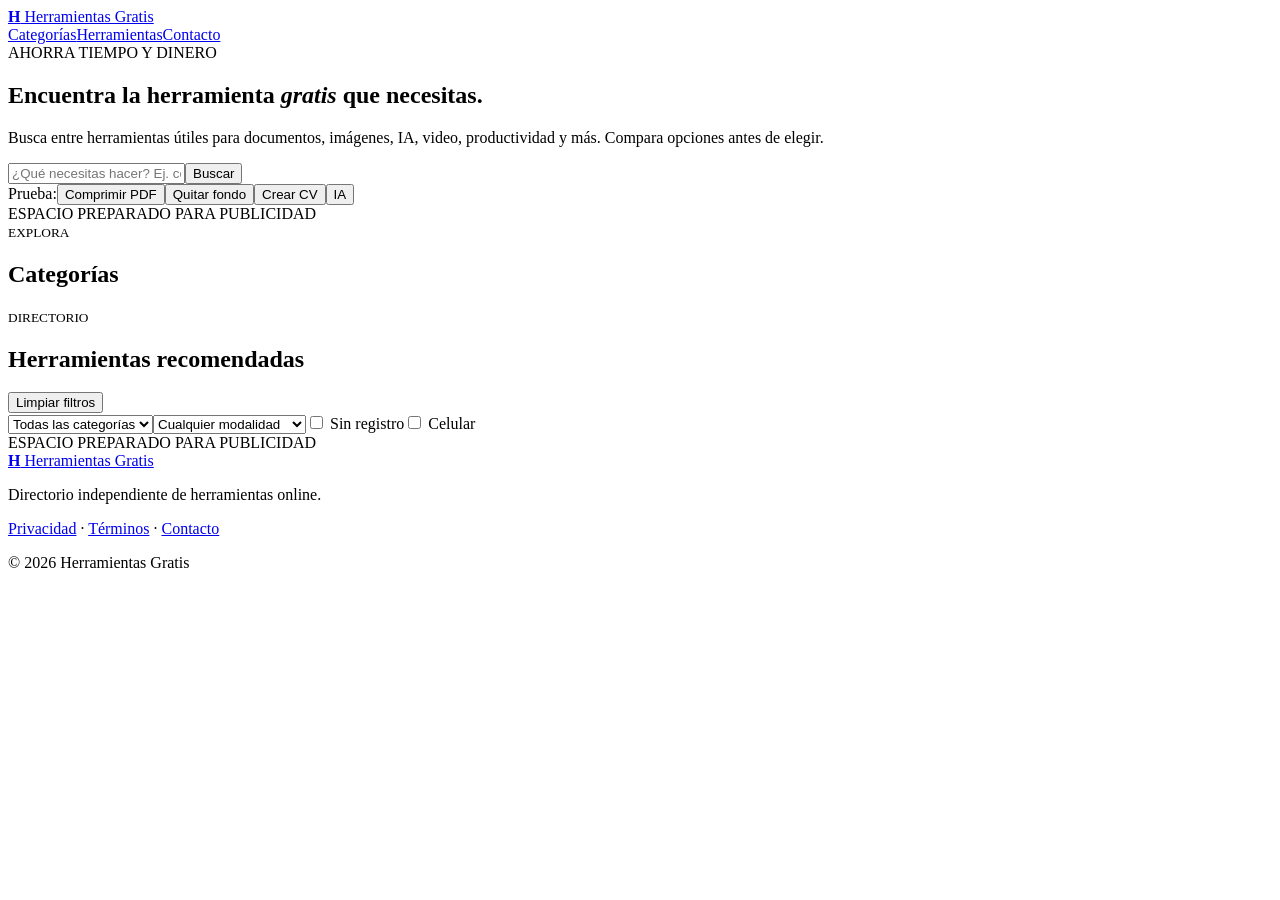
==== index.html @ f383813e "Publish Herramientas Gratis homepage" ====
<!doctype html><html lang="es"><head><meta charset="utf-8"><meta name="viewport" content="width=device-width,initial-scale=1"><title>Herramientas Gratis — Encuentra herramientas online gratuitas</title><meta name="description" content="Busca y compara herramientas gratuitas para PDF, imágenes, IA, video, productividad, seguridad y tareas diarias."><link rel="stylesheet" href="styles.css"></head><body><header><div class="wrap nav"><a class="brand" href="/"><b>H</b> Herramientas Gratis</a><nav><a href="#categorias">Categorías</a><a href="#resultados">Herramientas</a><a href="contacto.html">Contacto</a></nav></div></header><main><section class="hero"><div class="wrap"><span class="pill">AHORRA TIEMPO Y DINERO</span><h1>Encuentra la herramienta <i>gratis</i> que necesitas.</h1><p>Busca entre herramientas útiles para documentos, imágenes, IA, video, productividad y más. Compara opciones antes de elegir.</p><div class="search"><input id="q" placeholder="¿Qué necesitas hacer? Ej. comprimir PDF, quitar fondo, crear CV..."><button id="go">Buscar</button></div><div class="quick"><span>Prueba:</span><button data-q="comprimir PDF">Comprimir PDF</button><button data-q="quitar fondo">Quitar fondo</button><button data-q="crear CV">Crear CV</button><button data-q="IA">IA</button></div></div></section><div class="wrap ad">ESPACIO PREPARADO PARA PUBLICIDAD</div><section id="categorias" class="wrap section"><div class="heading"><div><small>EXPLORA</small><h2>Categorías</h2></div></div><div id="cats" class="cats"></div></section><section id="resultados" class="wrap section"><div class="heading"><div><small>DIRECTORIO</small><h2 id="resultTitle">Herramientas recomendadas</h2><p id="count"></p></div><button id="clear" class="clear">Limpiar filtros</button></div><div class="filters"><select id="catFilter"><option value="">Todas las categorías</option></select><select id="statusFilter"><option value="">Cualquier modalidad</option><option>Completamente gratis</option><option>Gratis con límites</option><option>Plan gratuito</option></select><label><input type="checkbox" id="noReg"> Sin registro</label><label><input type="checkbox" id="mobile"> Celular</label></div><div id="tools" class="grid"></div></section><div class="wrap ad">ESPACIO PREPARADO PARA PUBLICIDAD</div></main><footer><div class="wrap foot"><div><a class="brand" href="/"><b>H</b> Herramientas Gratis</a><p>Directorio independiente de herramientas online.</p></div><div><a href="privacidad.html">Privacidad</a> · <a href="terminos.html">Términos</a> · <a href="contacto.html">Contacto</a><p>© 2026 Herramientas Gratis</p></div></div></footer><script src="app.js"></script></body></html>
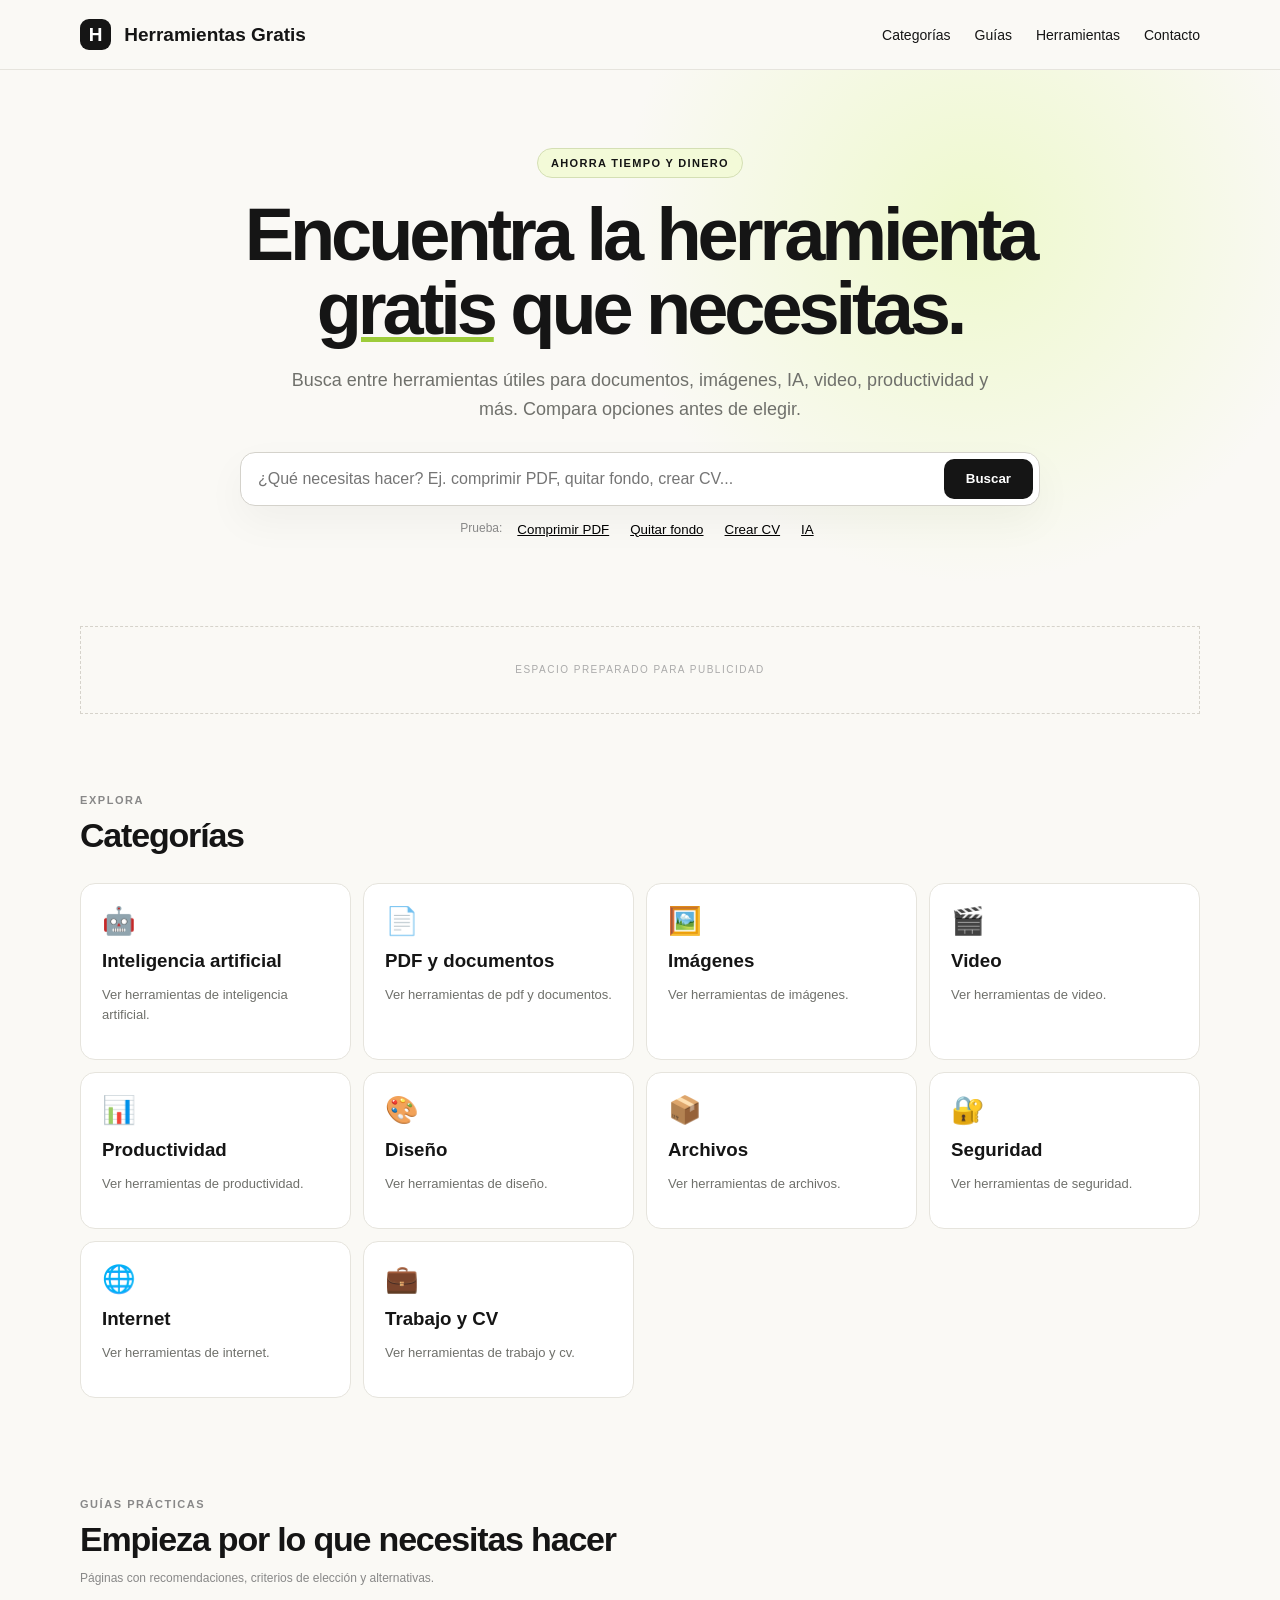
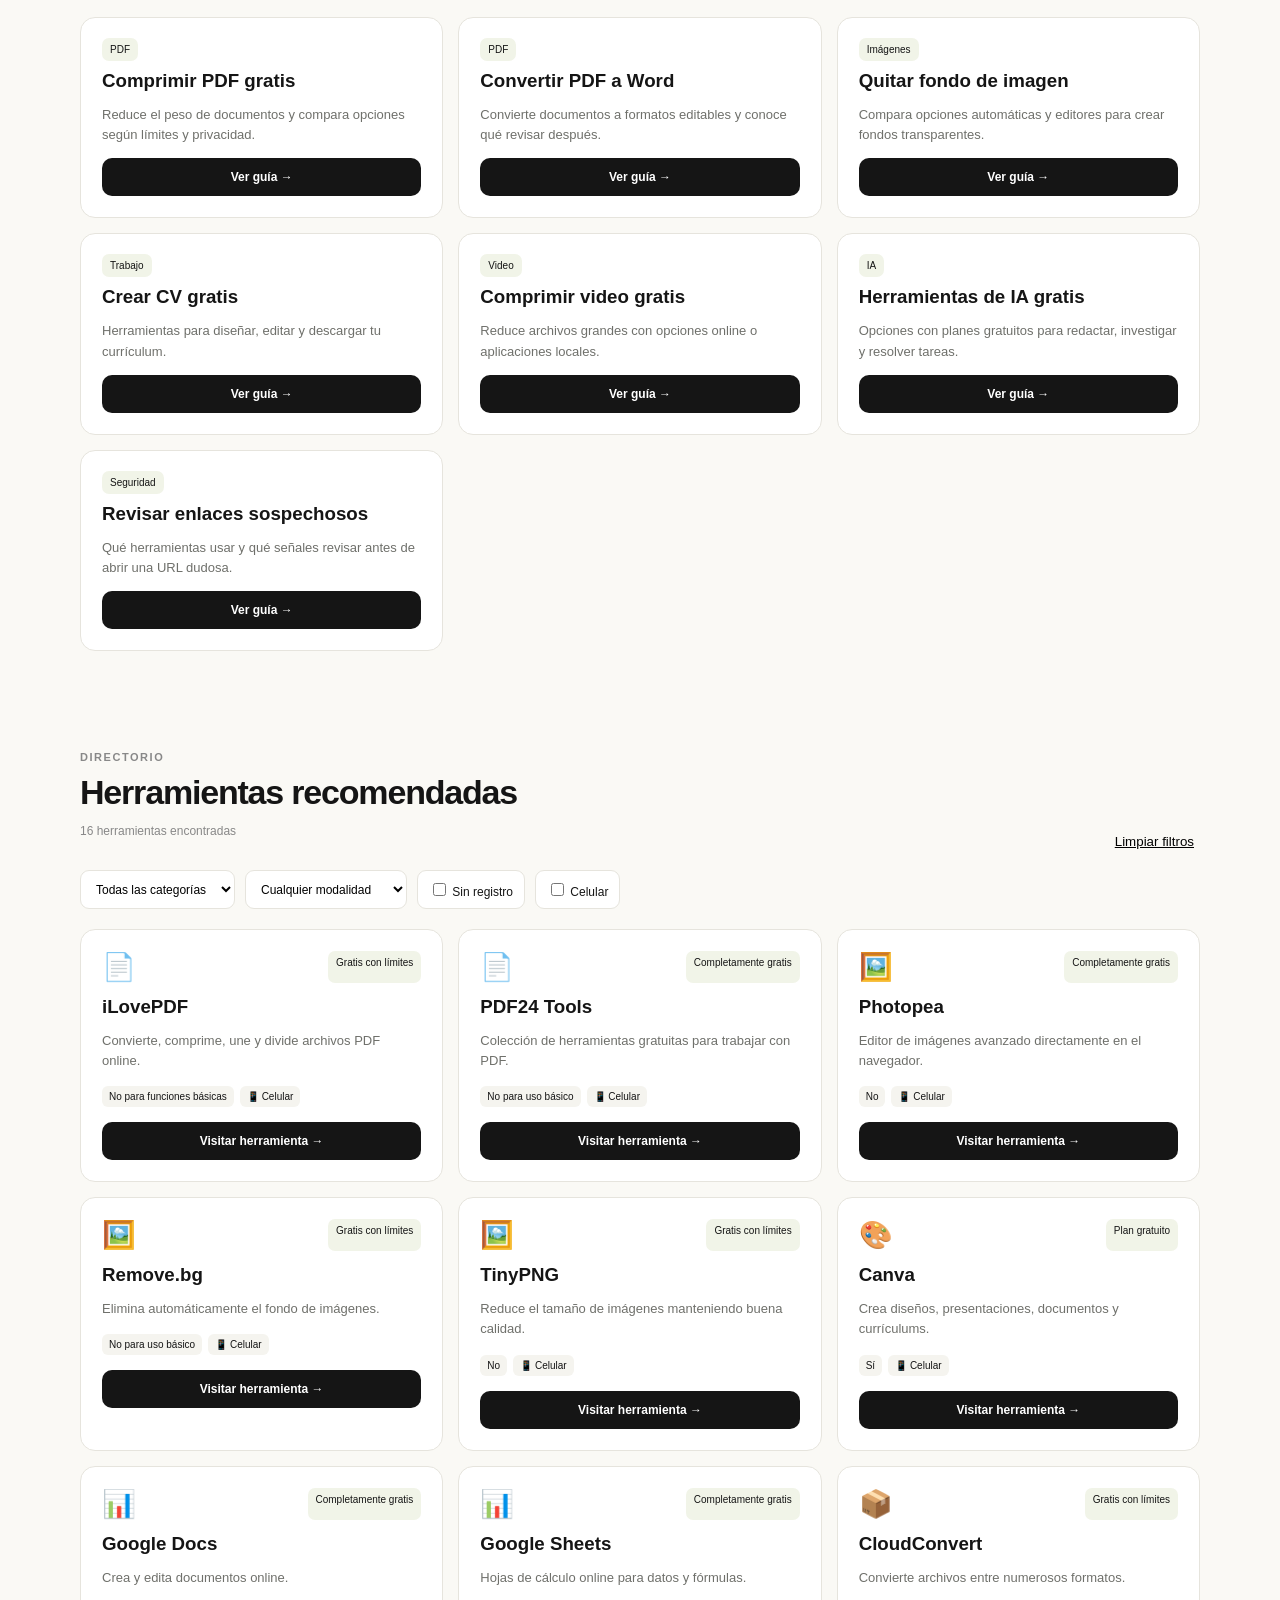
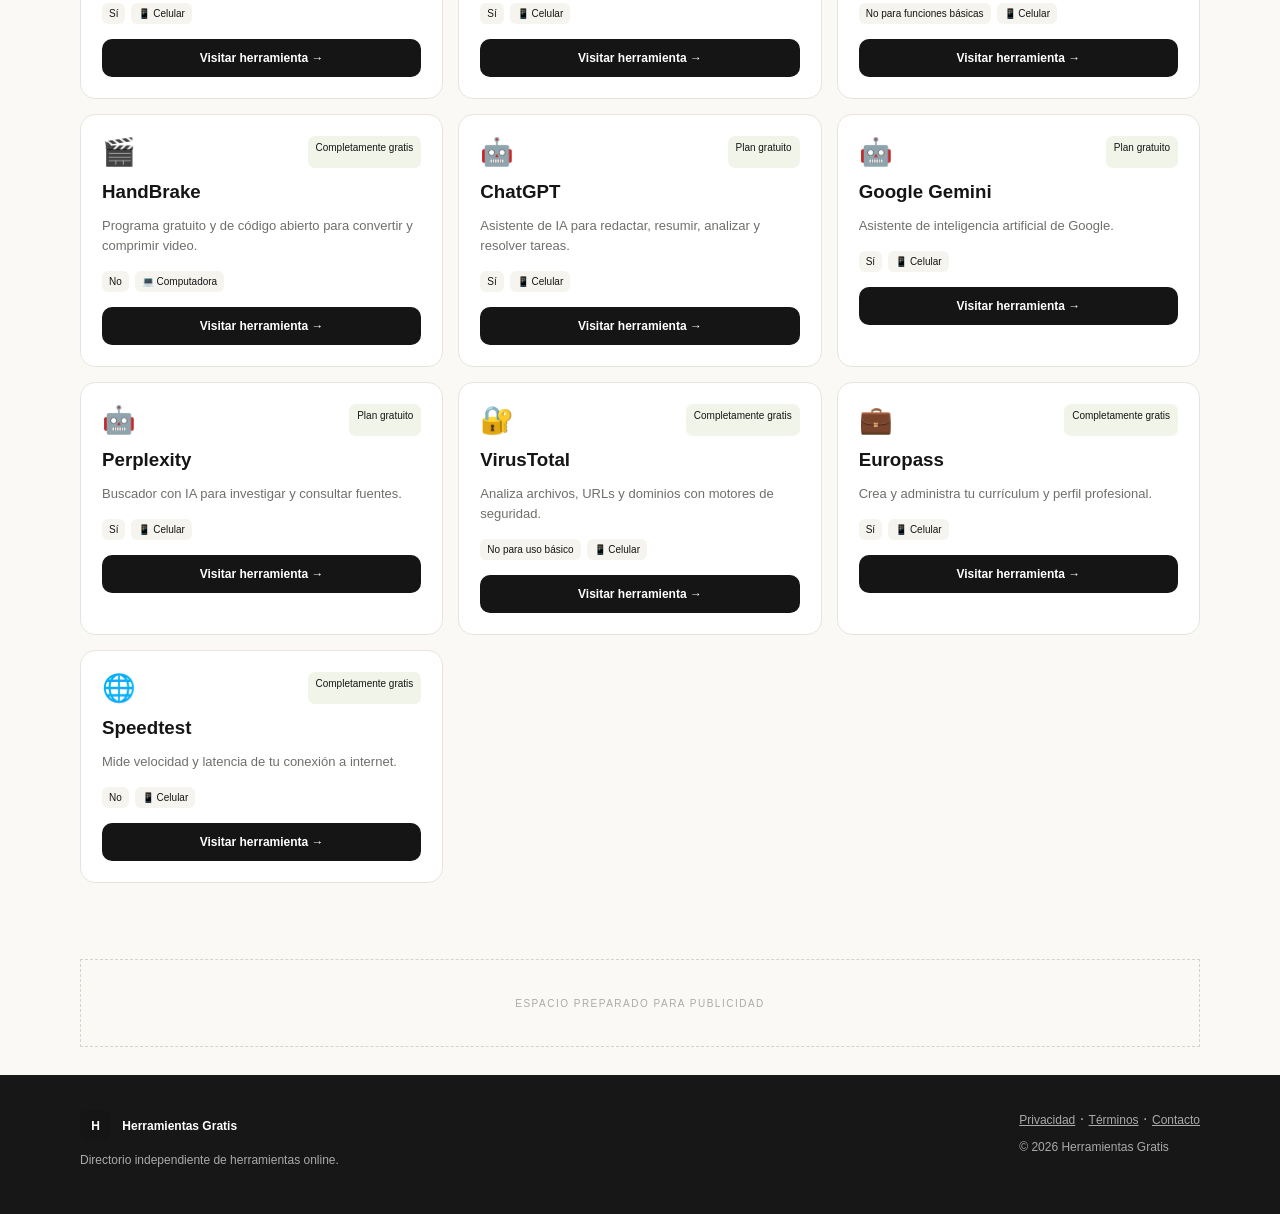
==== commit 2307e2fd: "Add SEO guides and internal links to homepage" ====
--- a/index.html
+++ b/index.html
@@ -1 +1 @@
-<!doctype html><html lang="es"><head><meta charset="utf-8"><meta name="viewport" content="width=device-width,initial-scale=1"><title>Herramientas Gratis — Encuentra herramientas online gratuitas</title><meta name="description" content="Busca y compara herramientas gratuitas para PDF, imágenes, IA, video, productividad, seguridad y tareas diarias."><link rel="stylesheet" href="styles.css"></head><body><header><div class="wrap nav"><a class="brand" href="/"><b>H</b> Herramientas Gratis</a><nav><a href="#categorias">Categorías</a><a href="#resultados">Herramientas</a><a href="contacto.html">Contacto</a></nav></div></header><main><section class="hero"><div class="wrap"><span class="pill">AHORRA TIEMPO Y DINERO</span><h1>Encuentra la herramienta <i>gratis</i> que necesitas.</h1><p>Busca entre herramientas útiles para documentos, imágenes, IA, video, productividad y más. Compara opciones antes de elegir.</p><div class="search"><input id="q" placeholder="¿Qué necesitas hacer? Ej. comprimir PDF, quitar fondo, crear CV..."><button id="go">Buscar</button></div><div class="quick"><span>Prueba:</span><button data-q="comprimir PDF">Comprimir PDF</button><button data-q="quitar fondo">Quitar fondo</button><button data-q="crear CV">Crear CV</button><button data-q="IA">IA</button></div></div></section><div class="wrap ad">ESPACIO PREPARADO PARA PUBLICIDAD</div><section id="categorias" class="wrap section"><div class="heading"><div><small>EXPLORA</small><h2>Categorías</h2></div></div><div id="cats" class="cats"></div></section><section id="resultados" class="wrap section"><div class="heading"><div><small>DIRECTORIO</small><h2 id="resultTitle">Herramientas recomendadas</h2><p id="count"></p></div><button id="clear" class="clear">Limpiar filtros</button></div><div class="filters"><select id="catFilter"><option value="">Todas las categorías</option></select><select id="statusFilter"><option value="">Cualquier modalidad</option><option>Completamente gratis</option><option>Gratis con límites</option><option>Plan gratuito</option></select><label><input type="checkbox" id="noReg"> Sin registro</label><label><input type="checkbox" id="mobile"> Celular</label></div><div id="tools" class="grid"></div></section><div class="wrap ad">ESPACIO PREPARADO PARA PUBLICIDAD</div></main><footer><div class="wrap foot"><div><a class="brand" href="/"><b>H</b> Herramientas Gratis</a><p>Directorio independiente de herramientas online.</p></div><div><a href="privacidad.html">Privacidad</a> · <a href="terminos.html">Términos</a> · <a href="contacto.html">Contacto</a><p>© 2026 Herramientas Gratis</p></div></div></footer><script src="app.js"></script></body></html>+<!doctype html><html lang="es"><head><meta charset="utf-8"><meta name="viewport" content="width=device-width,initial-scale=1"><title>Herramientas Gratis — Encuentra herramientas online gratuitas</title><meta name="description" content="Busca y compara herramientas gratuitas para PDF, imágenes, IA, video, productividad, seguridad y tareas diarias."><link rel="canonical" href="https://adrianrenteria411-alt.github.io/"><link rel="stylesheet" href="styles.css"></head><body><header><div class="wrap nav"><a class="brand" href="/"><b>H</b> Herramientas Gratis</a><nav><a href="#categorias">Categorías</a><a href="#guias">Guías</a><a href="#resultados">Herramientas</a><a href="contacto.html">Contacto</a></nav></div></header><main><section class="hero"><div class="wrap"><span class="pill">AHORRA TIEMPO Y DINERO</span><h1>Encuentra la herramienta <i>gratis</i> que necesitas.</h1><p>Busca entre herramientas útiles para documentos, imágenes, IA, video, productividad y más. Compara opciones antes de elegir.</p><div class="search"><input id="q" placeholder="¿Qué necesitas hacer? Ej. comprimir PDF, quitar fondo, crear CV..."><button id="go">Buscar</button></div><div class="quick"><span>Prueba:</span><button data-q="comprimir PDF">Comprimir PDF</button><button data-q="quitar fondo">Quitar fondo</button><button data-q="crear CV">Crear CV</button><button data-q="IA">IA</button></div></div></section><div class="wrap ad">ESPACIO PREPARADO PARA PUBLICIDAD</div><section id="categorias" class="wrap section"><div class="heading"><div><small>EXPLORA</small><h2>Categorías</h2></div></div><div id="cats" class="cats"></div></section><section id="guias" class="wrap section"><div class="heading"><div><small>GUÍAS PRÁCTICAS</small><h2>Empieza por lo que necesitas hacer</h2><p>Páginas con recomendaciones, criterios de elección y alternativas.</p></div></div><div class="grid"><article class="card"><span class="status">PDF</span><h3>Comprimir PDF gratis</h3><p>Reduce el peso de documentos y compara opciones según límites y privacidad.</p><a class="visit" href="herramientas/comprimir-pdf/">Ver guía →</a></article><article class="card"><span class="status">PDF</span><h3>Convertir PDF a Word</h3><p>Convierte documentos a formatos editables y conoce qué revisar después.</p><a class="visit" href="herramientas/convertir-pdf-word/">Ver guía →</a></article><article class="card"><span class="status">Imágenes</span><h3>Quitar fondo de imagen</h3><p>Compara opciones automáticas y editores para crear fondos transparentes.</p><a class="visit" href="herramientas/quitar-fondo-imagen/">Ver guía →</a></article><article class="card"><span class="status">Trabajo</span><h3>Crear CV gratis</h3><p>Herramientas para diseñar, editar y descargar tu currículum.</p><a class="visit" href="herramientas/crear-cv-gratis/">Ver guía →</a></article><article class="card"><span class="status">Video</span><h3>Comprimir video gratis</h3><p>Reduce archivos grandes con opciones online o aplicaciones locales.</p><a class="visit" href="herramientas/comprimir-video/">Ver guía →</a></article><article class="card"><span class="status">IA</span><h3>Herramientas de IA gratis</h3><p>Opciones con planes gratuitos para redactar, investigar y resolver tareas.</p><a class="visit" href="herramientas/herramientas-ia-gratis/">Ver guía →</a></article><article class="card"><span class="status">Seguridad</span><h3>Revisar enlaces sospechosos</h3><p>Qué herramientas usar y qué señales revisar antes de abrir una URL dudosa.</p><a class="visit" href="herramientas/revisar-enlaces-sospechosos/">Ver guía →</a></article></div></section><section id="resultados" class="wrap section"><div class="heading"><div><small>DIRECTORIO</small><h2 id="resultTitle">Herramientas recomendadas</h2><p id="count"></p></div><button id="clear" class="clear">Limpiar filtros</button></div><div class="filters"><select id="catFilter"><option value="">Todas las categorías</option></select><select id="statusFilter"><option value="">Cualquier modalidad</option><option>Completamente gratis</option><option>Gratis con límites</option><option>Plan gratuito</option></select><label><input type="checkbox" id="noReg"> Sin registro</label><label><input type="checkbox" id="mobile"> Celular</label></div><div id="tools" class="grid"></div></section><div class="wrap ad">ESPACIO PREPARADO PARA PUBLICIDAD</div></main><footer><div class="wrap foot"><div><a class="brand" href="/"><b>H</b> Herramientas Gratis</a><p>Directorio independiente de herramientas online.</p></div><div><a href="privacidad.html">Privacidad</a> · <a href="terminos.html">Términos</a> · <a href="contacto.html">Contacto</a><p>© 2026 Herramientas Gratis</p></div></div></footer><script src="app.js"></script></body></html>
--- a/styles.css
+++ b/styles.css
@@ -0,0 +1 @@
+:root{--ink:#151515;--muted:#6f706b;--paper:#faf9f5;--line:#e6e4dd;--lime:#b9e650}*{box-sizing:border-box}html{scroll-behavior:smooth}body{margin:0;background:var(--paper);color:var(--ink);font-family:Arial,Helvetica,sans-serif}.wrap{width:min(1120px,92%);margin:auto}header{height:70px;border-bottom:1px solid var(--line);position:sticky;top:0;background:#faf9f5ee;backdrop-filter:blur(12px);z-index:10}.nav{height:100%;display:flex;align-items:center;justify-content:space-between}.brand{font-weight:800;text-decoration:none;color:var(--ink);font-size:19px}.brand b{display:inline-grid;place-items:center;width:31px;height:31px;border-radius:9px;background:#151515;color:#fff;margin-right:8px}nav{display:flex;gap:24px}nav a{color:var(--ink);text-decoration:none;font-size:14px}.hero{padding:78px 0 60px;text-align:center;background:radial-gradient(circle at 76% 30%,#eef9cd,transparent 34%)}.pill{display:inline-block;border:1px solid #d4dfb4;background:#f3fad8;border-radius:99px;padding:8px 13px;font-size:11px;font-weight:800;letter-spacing:.12em}.hero h1{font-size:clamp(42px,7vw,74px);line-height:1;letter-spacing:-.055em;margin:20px auto;max-width:900px}.hero h1 i{font-style:normal;text-decoration:underline;text-decoration-color:#9dcc3a;text-decoration-thickness:5px}.hero p{font-size:18px;line-height:1.6;color:var(--muted);max-width:720px;margin:0 auto 28px}.search{display:flex;max-width:800px;margin:auto;background:#fff;border:1px solid #d4d2cb;border-radius:15px;padding:6px;box-shadow:0 16px 40px #0000000b}.search input{flex:1;border:0;outline:0;padding:11px;font-size:16px;min-width:0}.search button,.visit{border:0;border-radius:10px;background:var(--ink);color:#fff;font-weight:700;padding:12px 22px;cursor:pointer;text-decoration:none}.quick{display:flex;justify-content:center;gap:9px;flex-wrap:wrap;margin-top:15px;font-size:12px;color:#888}.quick button,.clear{background:none;border:0;text-decoration:underline;cursor:pointer}.ad{height:88px;border:1px dashed #d6d3cb;display:grid;place-items:center;color:#aaa;font-size:10px;letter-spacing:.15em;margin:28px auto}.section{padding:48px 0}.heading{display:flex;justify-content:space-between;align-items:end;margin-bottom:20px}.heading small{letter-spacing:.14em;font-size:11px;color:#888;font-weight:800}.heading h2{font-size:34px;letter-spacing:-.035em;margin:8px 0}.heading p{color:#888;font-size:12px}.cats{display:grid;grid-template-columns:repeat(4,1fr);gap:12px}.cat,.card{background:#fff;border:1px solid var(--line);border-radius:15px;padding:21px}.cat{cursor:pointer}.cat h3,.card h3{margin:13px 0 6px}.cat p,.card p{color:var(--muted);font-size:13px;line-height:1.55}.grid{display:grid;grid-template-columns:repeat(3,1fr);gap:15px}.top{display:flex;justify-content:space-between}.icon{font-size:27px}.status{font-size:10px;background:#f1f4e8;border-radius:7px;padding:6px 8px}.meta{display:flex;flex-wrap:wrap;gap:6px;margin:15px 0}.meta span{font-size:10px;background:#f5f4ef;padding:5px 7px;border-radius:6px}.visit{display:block;text-align:center;font-size:12px}.filters{display:flex;gap:10px;flex-wrap:wrap;margin-bottom:20px}.filters select,.filters label{background:#fff;border:1px solid var(--line);border-radius:9px;padding:9px 11px;font-size:12px}.policy{max-width:820px;padding:55px 0}.policy h1{font-size:44px}.policy h2{margin-top:34px}.policy p,.policy li{line-height:1.75;color:#555}.note{padding:14px 16px;background:#f4f6ec;border-left:4px solid #a7cf45;border-radius:8px;font-size:13px;color:#555}footer{background:#171717;color:#aaa;padding:35px 0}.foot{display:flex;justify-content:space-between}.foot .brand{color:#fff}.foot p,.foot a{font-size:12px;color:#aaa}@media(max-width:800px){nav{display:none}.cats{grid-template-columns:repeat(2,1fr)}.grid{grid-template-columns:1fr}.foot{display:block}.search button{padding:0 14px}}
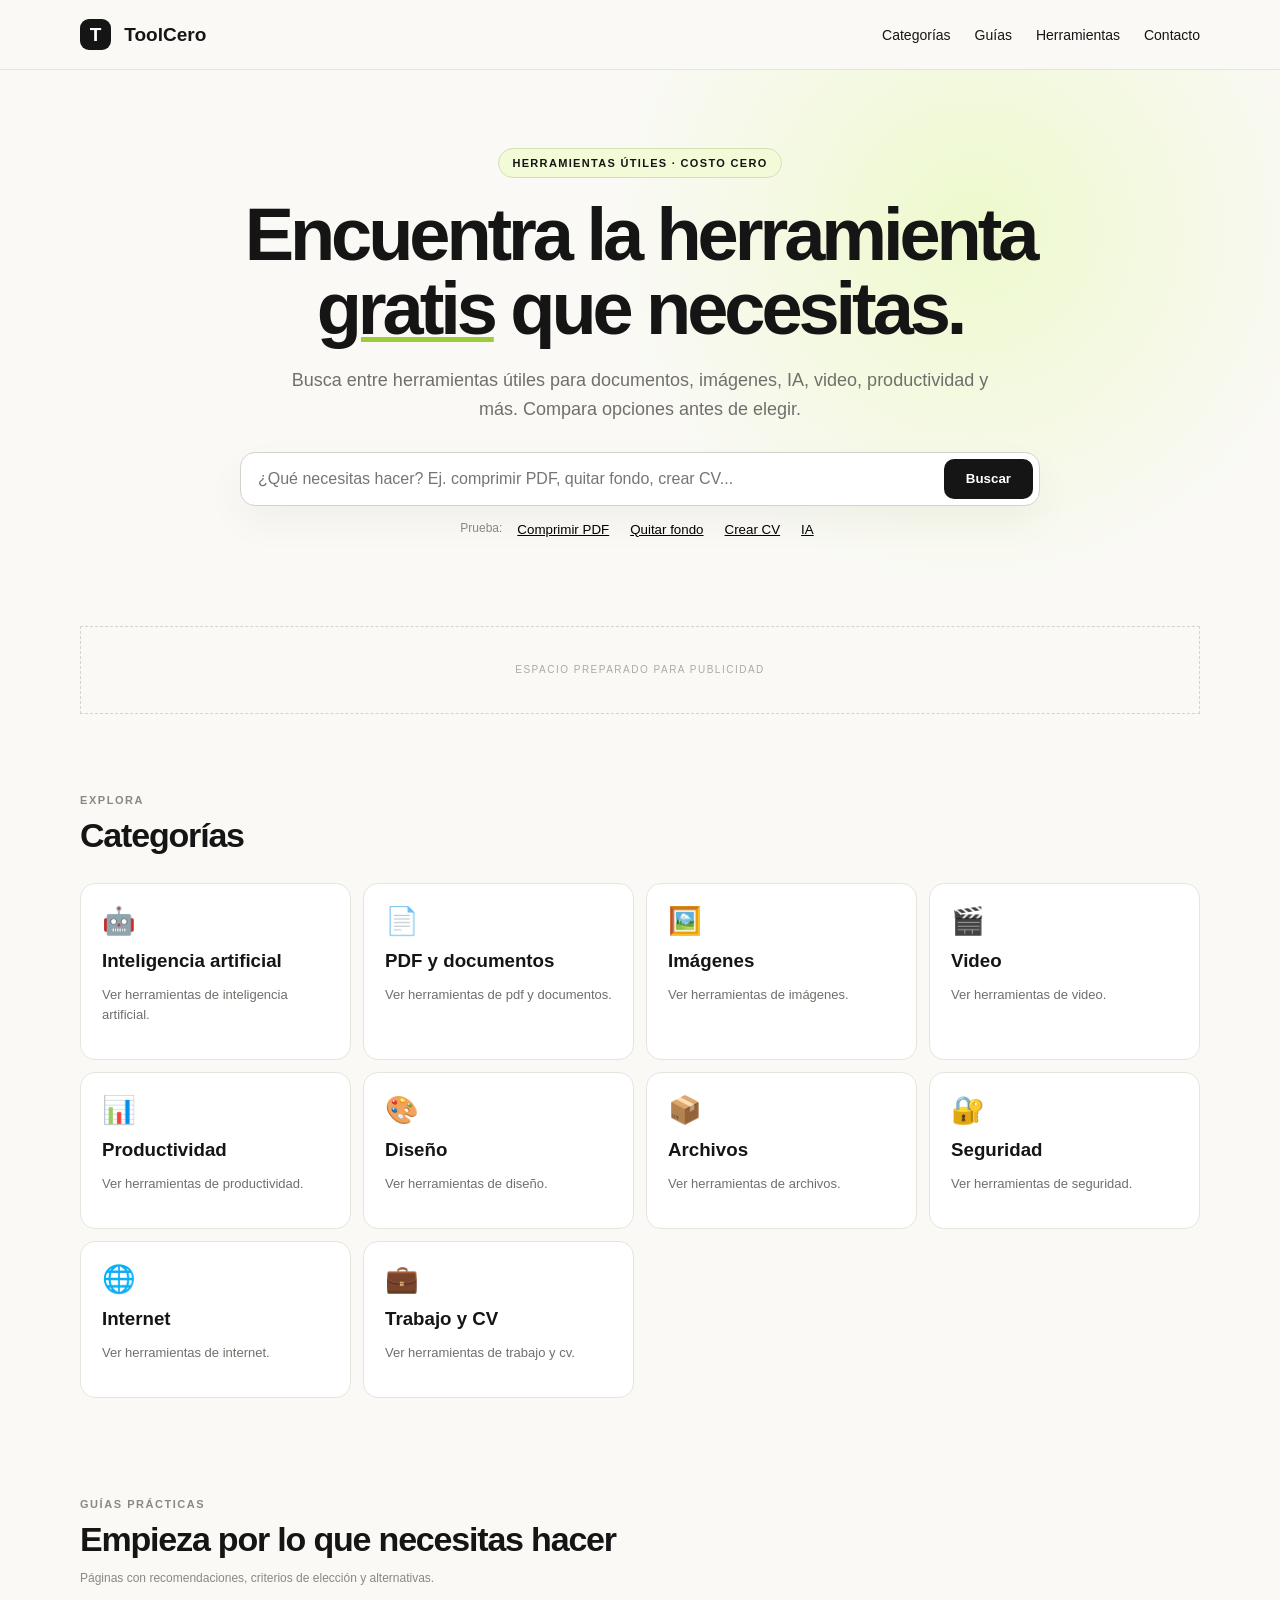
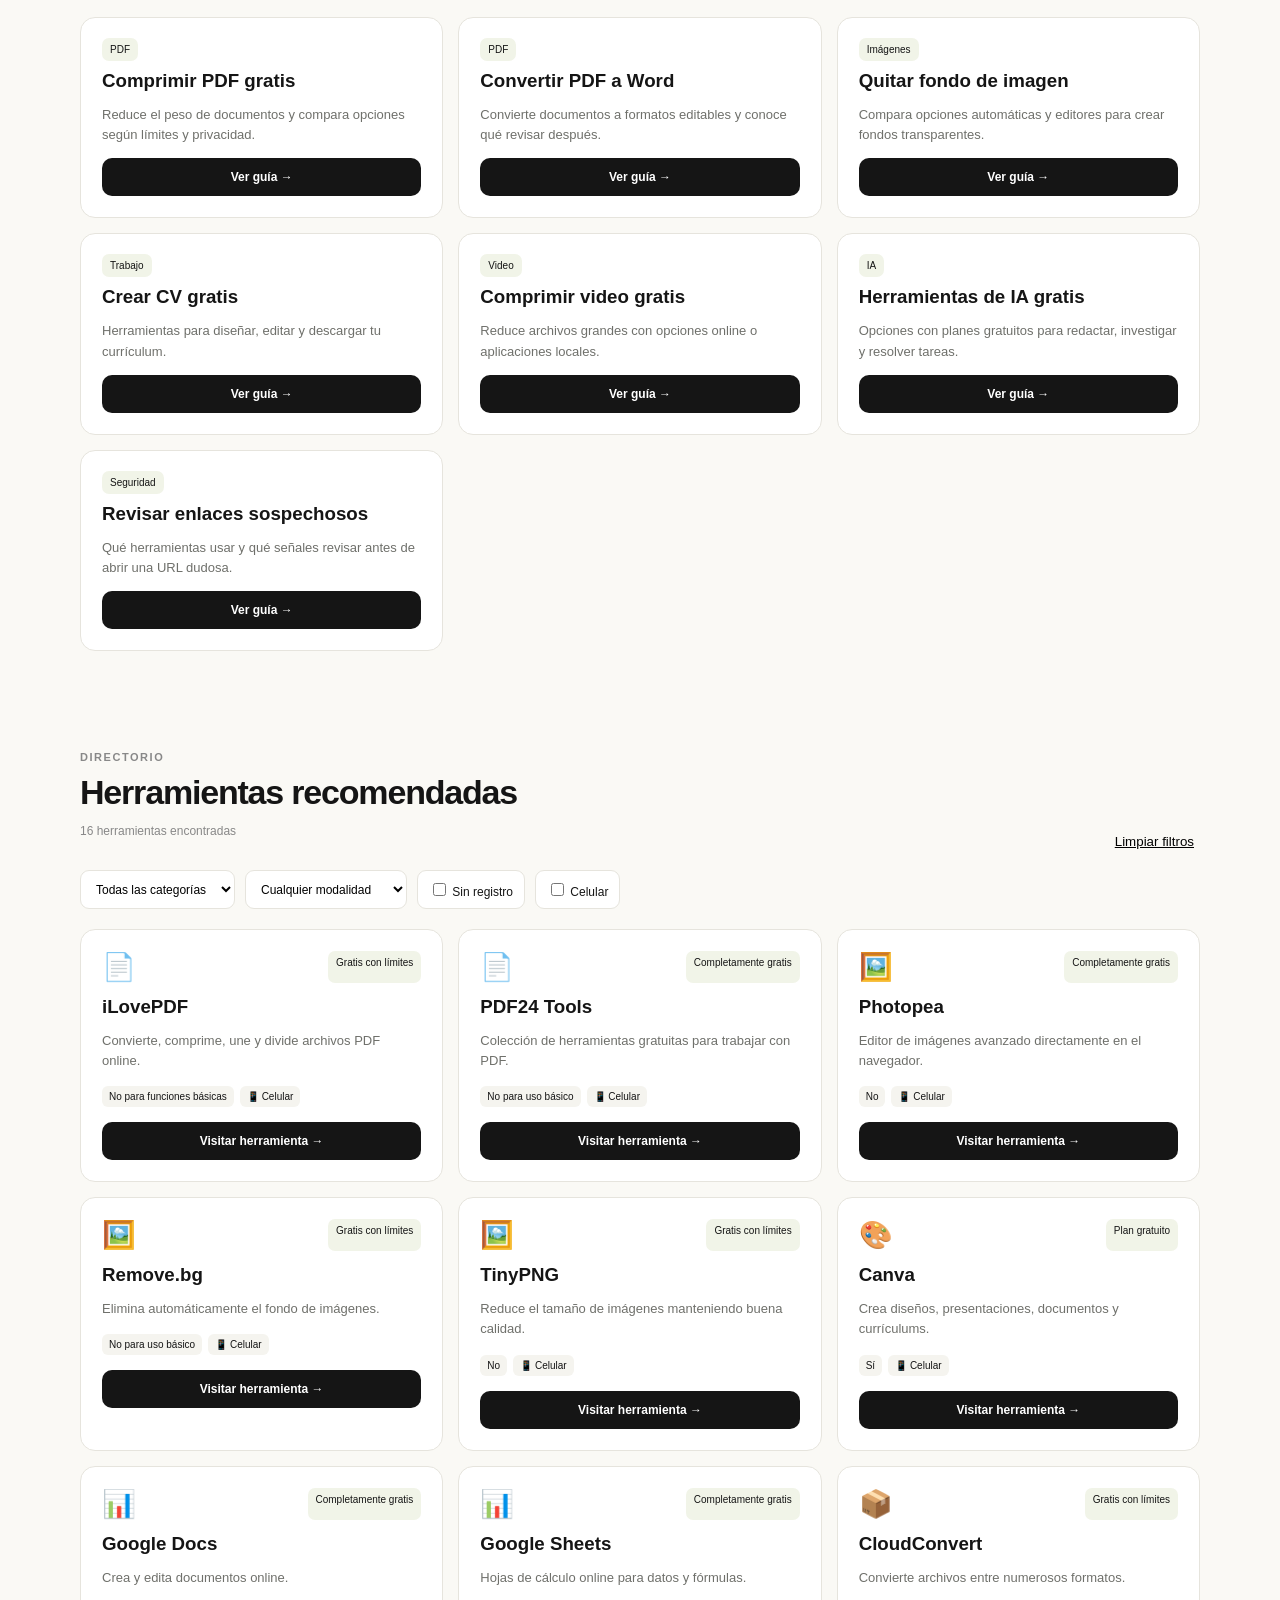
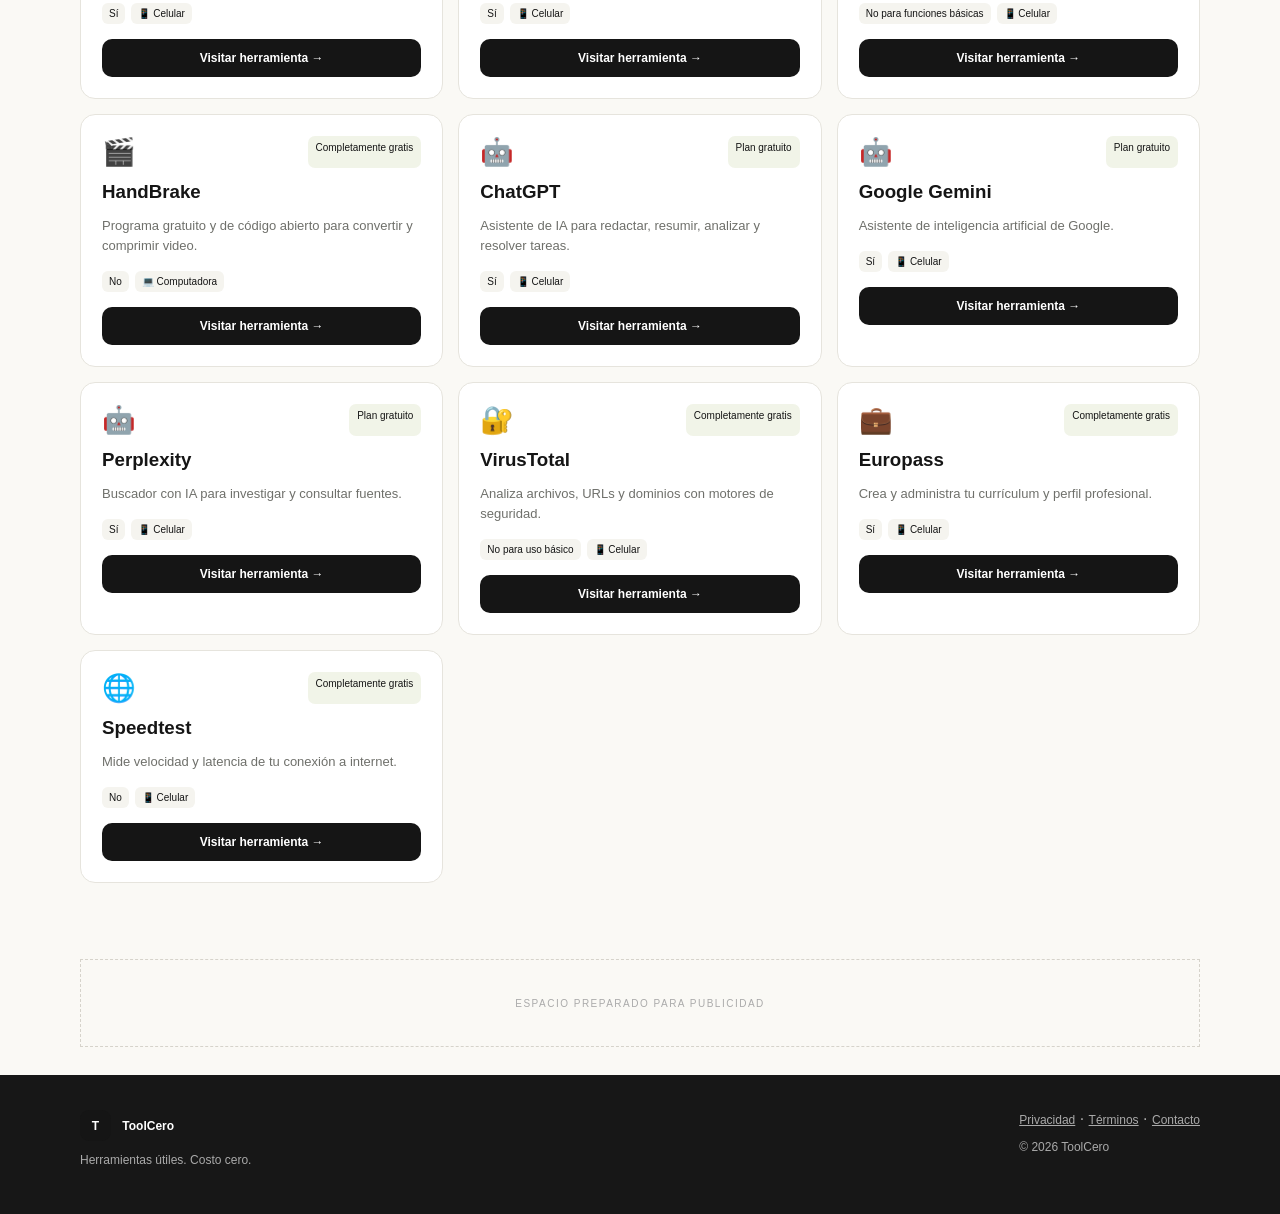
==== commit 3a2ae151: "Rebrand homepage to ToolCero" ====
--- a/index.html
+++ b/index.html
@@ -1 +1 @@
-<!doctype html><html lang="es"><head><meta charset="utf-8"><meta name="viewport" content="width=device-width,initial-scale=1"><title>Herramientas Gratis — Encuentra herramientas online gratuitas</title><meta name="description" content="Busca y compara herramientas gratuitas para PDF, imágenes, IA, video, productividad, seguridad y tareas diarias."><link rel="canonical" href="https://adrianrenteria411-alt.github.io/"><link rel="stylesheet" href="styles.css"></head><body><header><div class="wrap nav"><a class="brand" href="/"><b>H</b> Herramientas Gratis</a><nav><a href="#categorias">Categorías</a><a href="#guias">Guías</a><a href="#resultados">Herramientas</a><a href="contacto.html">Contacto</a></nav></div></header><main><section class="hero"><div class="wrap"><span class="pill">AHORRA TIEMPO Y DINERO</span><h1>Encuentra la herramienta <i>gratis</i> que necesitas.</h1><p>Busca entre herramientas útiles para documentos, imágenes, IA, video, productividad y más. Compara opciones antes de elegir.</p><div class="search"><input id="q" placeholder="¿Qué necesitas hacer? Ej. comprimir PDF, quitar fondo, crear CV..."><button id="go">Buscar</button></div><div class="quick"><span>Prueba:</span><button data-q="comprimir PDF">Comprimir PDF</button><button data-q="quitar fondo">Quitar fondo</button><button data-q="crear CV">Crear CV</button><button data-q="IA">IA</button></div></div></section><div class="wrap ad">ESPACIO PREPARADO PARA PUBLICIDAD</div><section id="categorias" class="wrap section"><div class="heading"><div><small>EXPLORA</small><h2>Categorías</h2></div></div><div id="cats" class="cats"></div></section><section id="guias" class="wrap section"><div class="heading"><div><small>GUÍAS PRÁCTICAS</small><h2>Empieza por lo que necesitas hacer</h2><p>Páginas con recomendaciones, criterios de elección y alternativas.</p></div></div><div class="grid"><article class="card"><span class="status">PDF</span><h3>Comprimir PDF gratis</h3><p>Reduce el peso de documentos y compara opciones según límites y privacidad.</p><a class="visit" href="herramientas/comprimir-pdf/">Ver guía →</a></article><article class="card"><span class="status">PDF</span><h3>Convertir PDF a Word</h3><p>Convierte documentos a formatos editables y conoce qué revisar después.</p><a class="visit" href="herramientas/convertir-pdf-word/">Ver guía →</a></article><article class="card"><span class="status">Imágenes</span><h3>Quitar fondo de imagen</h3><p>Compara opciones automáticas y editores para crear fondos transparentes.</p><a class="visit" href="herramientas/quitar-fondo-imagen/">Ver guía →</a></article><article class="card"><span class="status">Trabajo</span><h3>Crear CV gratis</h3><p>Herramientas para diseñar, editar y descargar tu currículum.</p><a class="visit" href="herramientas/crear-cv-gratis/">Ver guía →</a></article><article class="card"><span class="status">Video</span><h3>Comprimir video gratis</h3><p>Reduce archivos grandes con opciones online o aplicaciones locales.</p><a class="visit" href="herramientas/comprimir-video/">Ver guía →</a></article><article class="card"><span class="status">IA</span><h3>Herramientas de IA gratis</h3><p>Opciones con planes gratuitos para redactar, investigar y resolver tareas.</p><a class="visit" href="herramientas/herramientas-ia-gratis/">Ver guía →</a></article><article class="card"><span class="status">Seguridad</span><h3>Revisar enlaces sospechosos</h3><p>Qué herramientas usar y qué señales revisar antes de abrir una URL dudosa.</p><a class="visit" href="herramientas/revisar-enlaces-sospechosos/">Ver guía →</a></article></div></section><section id="resultados" class="wrap section"><div class="heading"><div><small>DIRECTORIO</small><h2 id="resultTitle">Herramientas recomendadas</h2><p id="count"></p></div><button id="clear" class="clear">Limpiar filtros</button></div><div class="filters"><select id="catFilter"><option value="">Todas las categorías</option></select><select id="statusFilter"><option value="">Cualquier modalidad</option><option>Completamente gratis</option><option>Gratis con límites</option><option>Plan gratuito</option></select><label><input type="checkbox" id="noReg"> Sin registro</label><label><input type="checkbox" id="mobile"> Celular</label></div><div id="tools" class="grid"></div></section><div class="wrap ad">ESPACIO PREPARADO PARA PUBLICIDAD</div></main><footer><div class="wrap foot"><div><a class="brand" href="/"><b>H</b> Herramientas Gratis</a><p>Directorio independiente de herramientas online.</p></div><div><a href="privacidad.html">Privacidad</a> · <a href="terminos.html">Términos</a> · <a href="contacto.html">Contacto</a><p>© 2026 Herramientas Gratis</p></div></div></footer><script src="app.js"></script></body></html>+<!doctype html><html lang="es"><head><meta charset="utf-8"><meta name="viewport" content="width=device-width,initial-scale=1"><title>ToolCero — Herramientas útiles. Costo cero.</title><meta name="description" content="ToolCero te ayuda a buscar y comparar herramientas gratuitas para PDF, imágenes, IA, video, productividad, seguridad y tareas diarias."><link rel="canonical" href="https://adrianrenteria411-alt.github.io/"><link rel="stylesheet" href="styles.css"></head><body><header><div class="wrap nav"><a class="brand" href="/"><b>T</b> ToolCero</a><nav><a href="#categorias">Categorías</a><a href="#guias">Guías</a><a href="#resultados">Herramientas</a><a href="contacto.html">Contacto</a></nav></div></header><main><section class="hero"><div class="wrap"><span class="pill">HERRAMIENTAS ÚTILES · COSTO CERO</span><h1>Encuentra la herramienta <i>gratis</i> que necesitas.</h1><p>Busca entre herramientas útiles para documentos, imágenes, IA, video, productividad y más. Compara opciones antes de elegir.</p><div class="search"><input id="q" placeholder="¿Qué necesitas hacer? Ej. comprimir PDF, quitar fondo, crear CV..."><button id="go">Buscar</button></div><div class="quick"><span>Prueba:</span><button data-q="comprimir PDF">Comprimir PDF</button><button data-q="quitar fondo">Quitar fondo</button><button data-q="crear CV">Crear CV</button><button data-q="IA">IA</button></div></div></section><div class="wrap ad">ESPACIO PREPARADO PARA PUBLICIDAD</div><section id="categorias" class="wrap section"><div class="heading"><div><small>EXPLORA</small><h2>Categorías</h2></div></div><div id="cats" class="cats"></div></section><section id="guias" class="wrap section"><div class="heading"><div><small>GUÍAS PRÁCTICAS</small><h2>Empieza por lo que necesitas hacer</h2><p>Páginas con recomendaciones, criterios de elección y alternativas.</p></div></div><div class="grid"><article class="card"><span class="status">PDF</span><h3>Comprimir PDF gratis</h3><p>Reduce el peso de documentos y compara opciones según límites y privacidad.</p><a class="visit" href="herramientas/comprimir-pdf/">Ver guía →</a></article><article class="card"><span class="status">PDF</span><h3>Convertir PDF a Word</h3><p>Convierte documentos a formatos editables y conoce qué revisar después.</p><a class="visit" href="herramientas/convertir-pdf-word/">Ver guía →</a></article><article class="card"><span class="status">Imágenes</span><h3>Quitar fondo de imagen</h3><p>Compara opciones automáticas y editores para crear fondos transparentes.</p><a class="visit" href="herramientas/quitar-fondo-imagen/">Ver guía →</a></article><article class="card"><span class="status">Trabajo</span><h3>Crear CV gratis</h3><p>Herramientas para diseñar, editar y descargar tu currículum.</p><a class="visit" href="herramientas/crear-cv-gratis/">Ver guía →</a></article><article class="card"><span class="status">Video</span><h3>Comprimir video gratis</h3><p>Reduce archivos grandes con opciones online o aplicaciones locales.</p><a class="visit" href="herramientas/comprimir-video/">Ver guía →</a></article><article class="card"><span class="status">IA</span><h3>Herramientas de IA gratis</h3><p>Opciones con planes gratuitos para redactar, investigar y resolver tareas.</p><a class="visit" href="herramientas/herramientas-ia-gratis/">Ver guía →</a></article><article class="card"><span class="status">Seguridad</span><h3>Revisar enlaces sospechosos</h3><p>Qué herramientas usar y qué señales revisar antes de abrir una URL dudosa.</p><a class="visit" href="herramientas/revisar-enlaces-sospechosos/">Ver guía →</a></article></div></section><section id="resultados" class="wrap section"><div class="heading"><div><small>DIRECTORIO</small><h2 id="resultTitle">Herramientas recomendadas</h2><p id="count"></p></div><button id="clear" class="clear">Limpiar filtros</button></div><div class="filters"><select id="catFilter"><option value="">Todas las categorías</option></select><select id="statusFilter"><option value="">Cualquier modalidad</option><option>Completamente gratis</option><option>Gratis con límites</option><option>Plan gratuito</option></select><label><input type="checkbox" id="noReg"> Sin registro</label><label><input type="checkbox" id="mobile"> Celular</label></div><div id="tools" class="grid"></div></section><div class="wrap ad">ESPACIO PREPARADO PARA PUBLICIDAD</div></main><footer><div class="wrap foot"><div><a class="brand" href="/"><b>T</b> ToolCero</a><p>Herramientas útiles. Costo cero.</p></div><div><a href="privacidad.html">Privacidad</a> · <a href="terminos.html">Términos</a> · <a href="contacto.html">Contacto</a><p>© 2026 ToolCero</p></div></div></footer><script src="app.js"></script></body></html>
